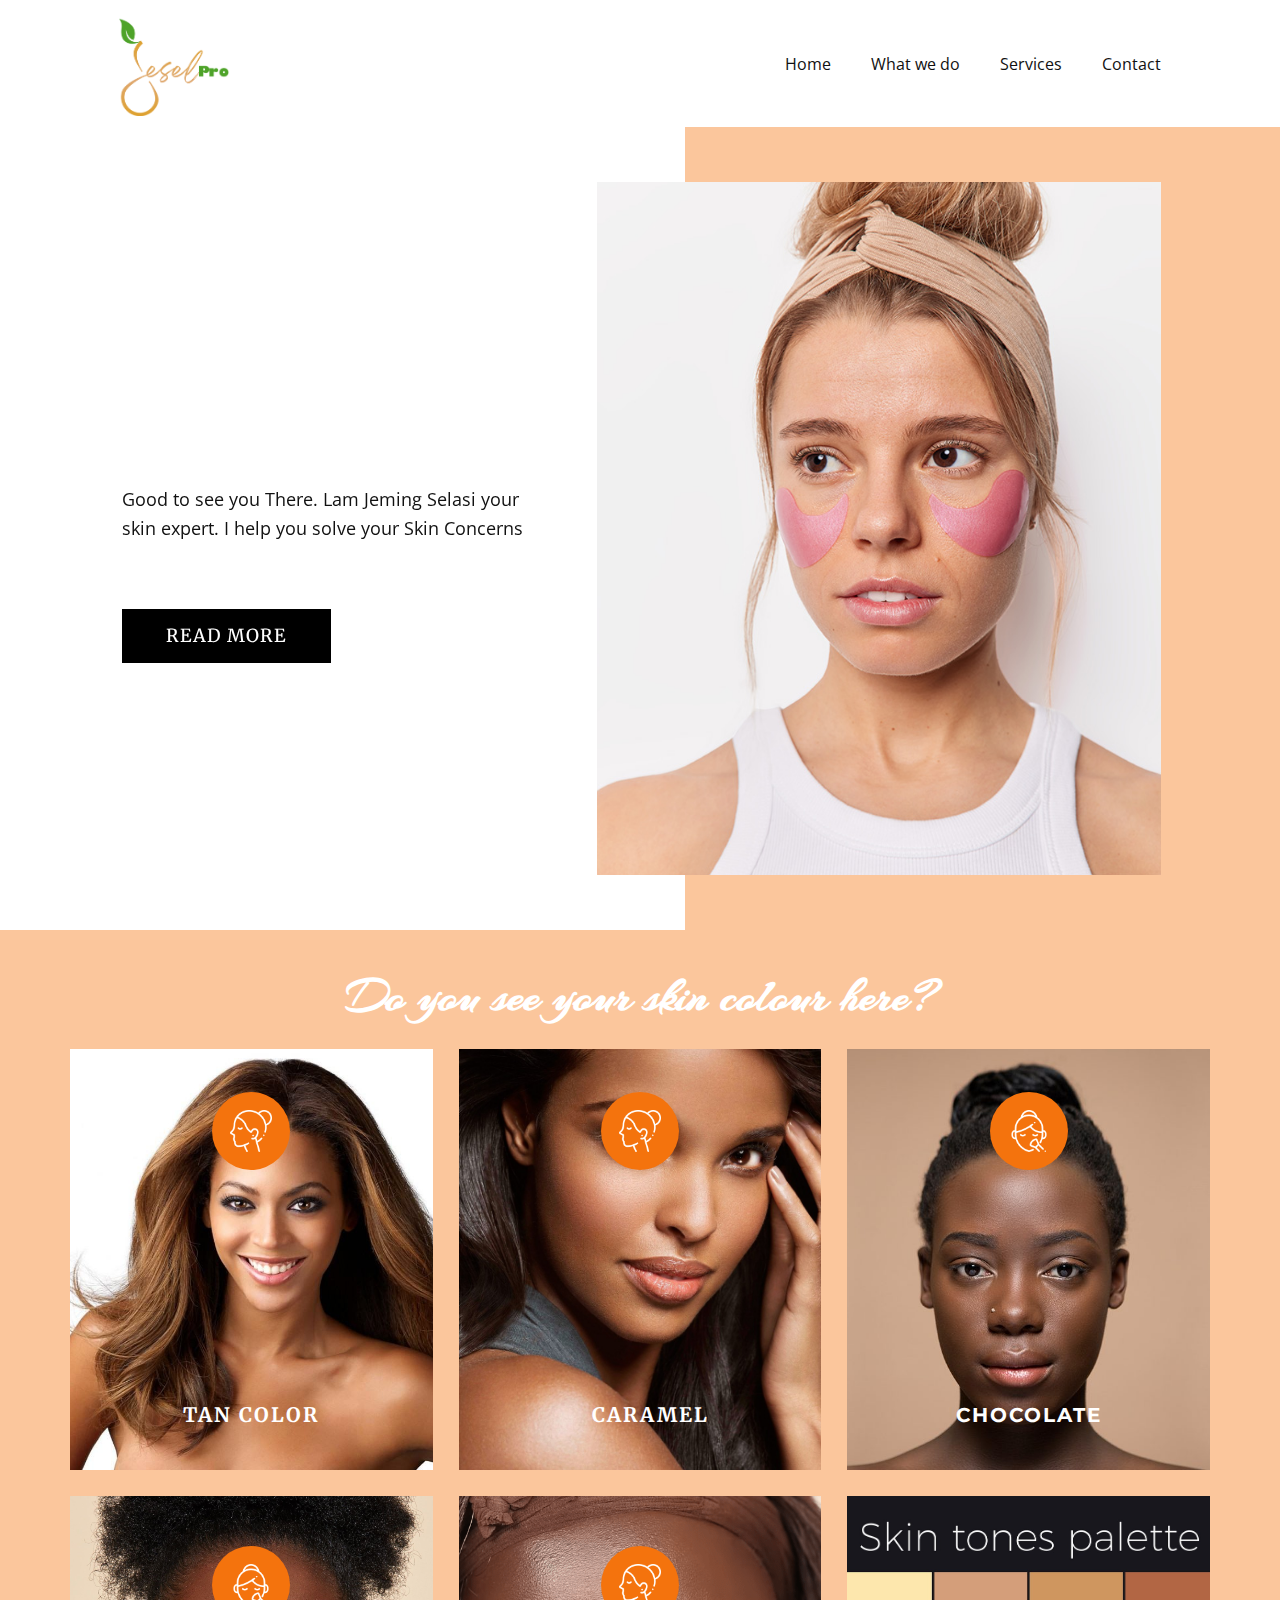
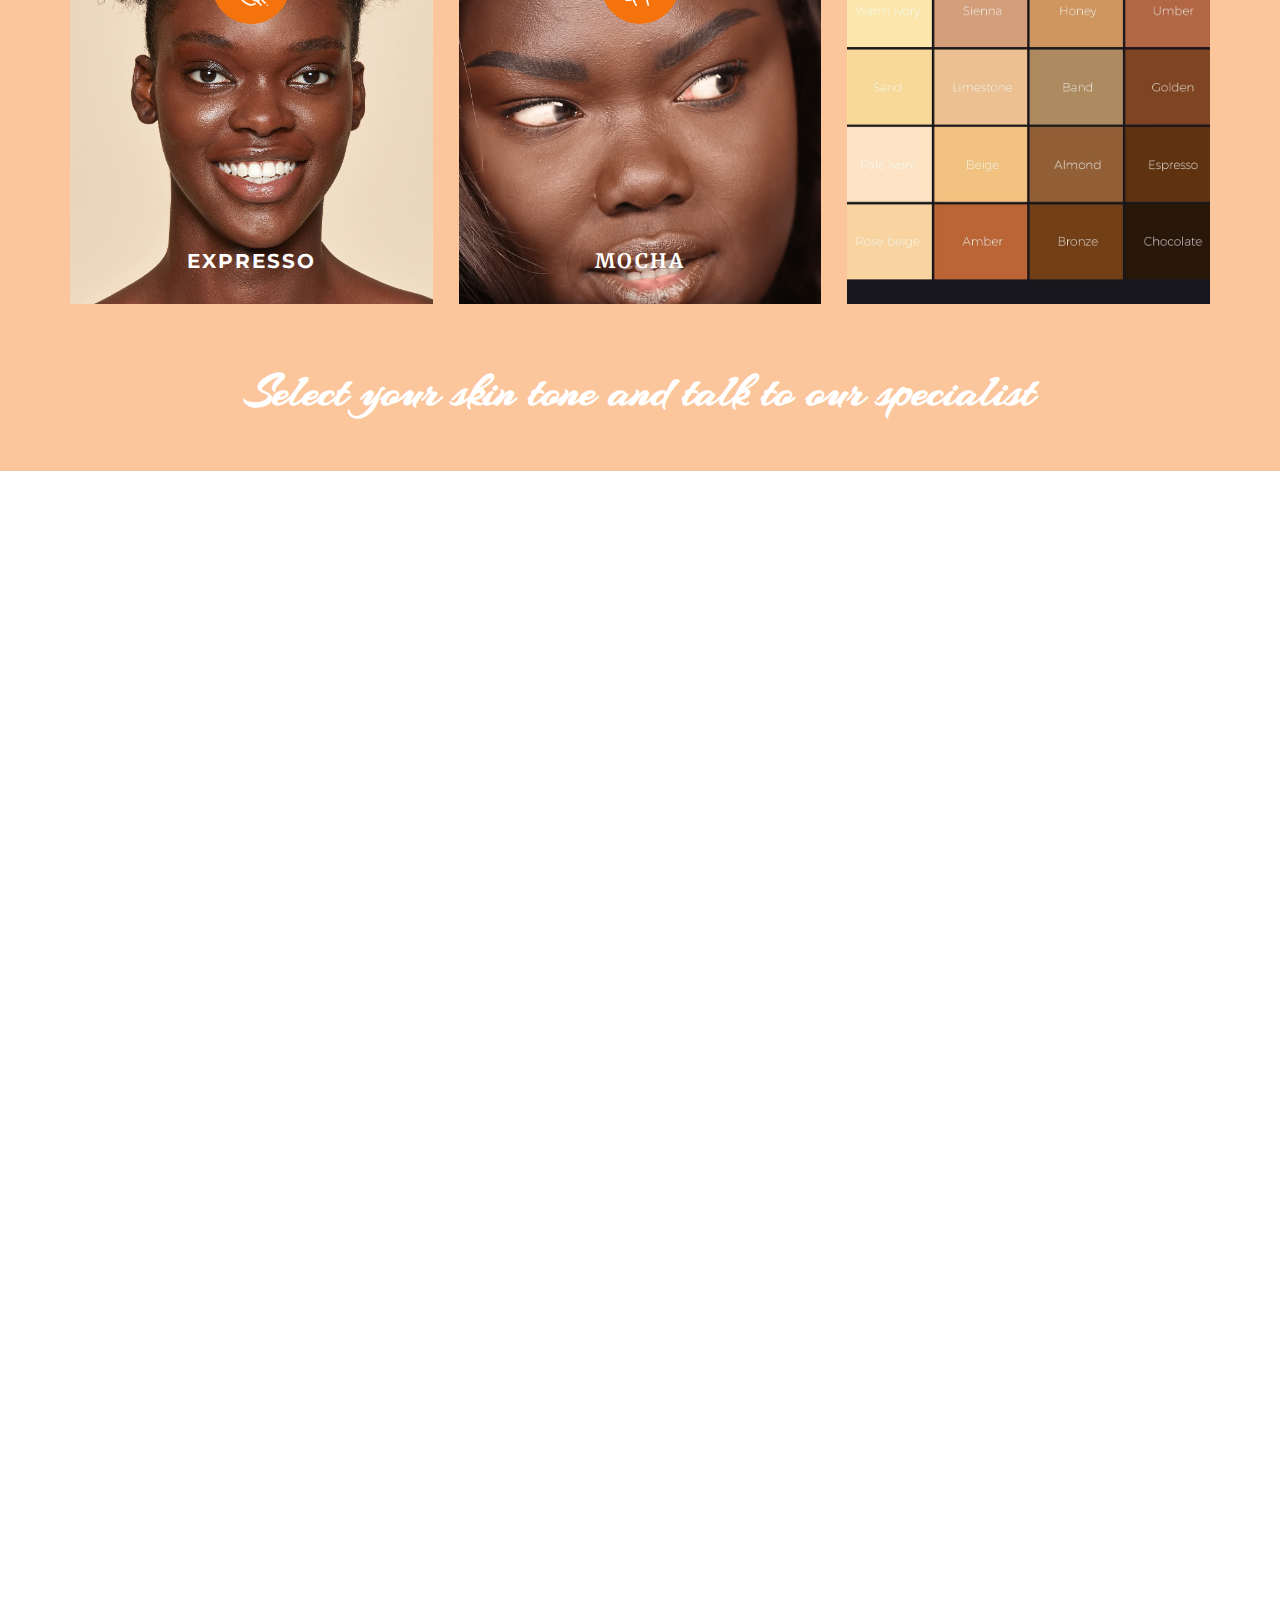
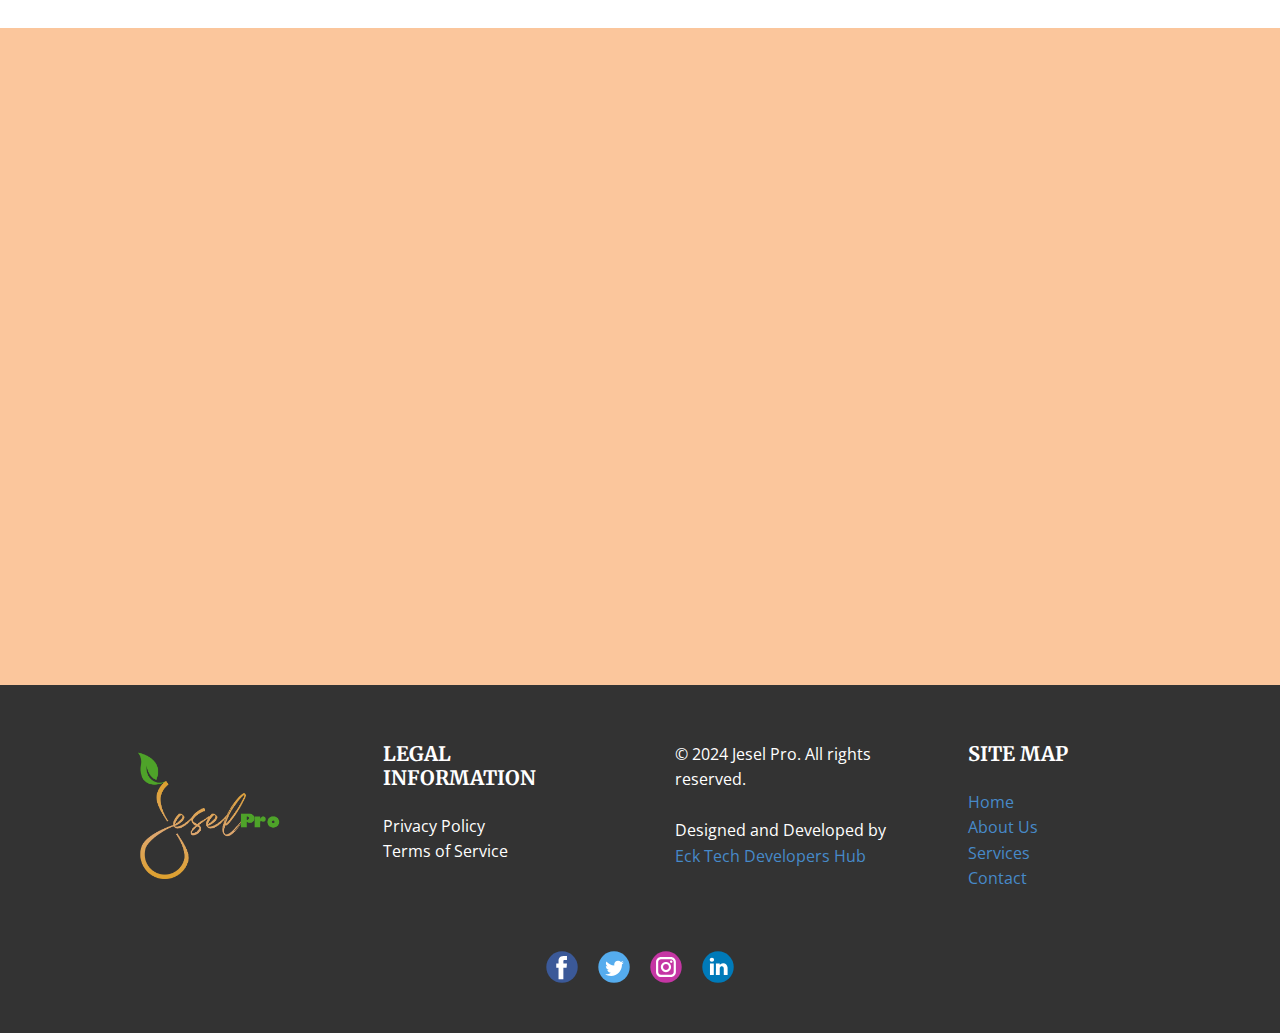
==== index.html @ 5d45fd52 "new website" ====
<!DOCTYPE html>
<html style="font-size: 16px;" lang="en"><head>
    <meta name="viewport" content="width=device-width, initial-scale=1.0">
    <meta charset="utf-8">
    <meta name="keywords" content="​Facial &amp;amp; Skincare Studio in NYC, About Salon, ​Clean Beauty Services, ​Natural fruit face masks, ​Hair and Beauty Services">
    <meta name="description" content="">
    <title>Home</title>
    <link rel="stylesheet" href="jeselpro.css" media="screen">
<link rel="stylesheet" href="Home.css" media="screen">
    <script class="u-script" type="text/javascript" src="jquery.js" defer=""></script>
    <script class="u-script" type="text/javascript" src="jeselpro.js" defer=""></script>
    <meta name="generator" content="jeselpro 6.3.1, jeselpro.com">
    <meta name="referrer" content="origin">
    <link id="u-theme-google-font" rel="stylesheet" href="https://fonts.googleapis.com/css?family=Roboto:100,100i,300,300i,400,400i,500,500i,700,700i,900,900i|Open+Sans:300,300i,400,400i,500,500i,600,600i,700,700i,800,800i">
    <link id="u-page-google-font" rel="stylesheet" href="https://fonts.googleapis.com/css?family=Merriweather:300,300i,400,400i,700,700i,900,900i|Montserrat:100,100i,200,200i,300,300i,400,400i,500,500i,600,600i,700,700i,800,800i,900,900i|Arizonia:400">
    
    <script type="application/ld+json">{
		"@context": "http://schema.org",
		"@type": "Organization",
		"name": "",
		"logo": "images/Logo.png",
		"sameAs": []
}</script>
    <meta name="theme-color" content="#478ac9">
    <meta property="og:title" content="Home">
    <meta property="og:type" content="website">
  <meta data-intl-tel-input-cdn-path="intlTelInput/"></head>
  <body data-home-page="Home.html" data-home-page-title="Home" data-path-to-root="./" data-include-products="false" class="u-body u-xl-mode" data-lang="en" data-lang-en="{&quot;head-title&quot;:&quot;&quot;,&quot;head-keywords&quot;:&quot;​Facial &amp; Skincare Studio&quot;,&quot;head-description&quot;:&quot;&quot;}"><header class="u-clearfix u-header u-header" id="sec-383c"><div class="u-clearfix u-sheet u-sheet-1">
        <a href="https://jeselpro.com" class="u-image u-logo u-image-1" data-image-width="2261" data-image-height="1942">
          <img src="images/Logo.png" class="u-logo-image u-logo-image-1">
        </a>
        <nav class="u-menu u-menu-one-level u-offcanvas u-menu-1">
          <div class="menu-collapse" style="font-size: 1rem; letter-spacing: 0px;">
            <a class="u-button-style u-custom-left-right-menu-spacing u-custom-padding-bottom u-custom-top-bottom-menu-spacing u-nav-link u-text-active-palette-1-base u-text-hover-palette-2-base" href="#">
              <svg class="u-svg-link" viewBox="0 0 24 24"><use xmlns:xlink="http://www.w3.org/1999/xlink" xlink:href="#menu-hamburger"></use></svg>
              <svg class="u-svg-content" version="1.1" id="menu-hamburger" viewBox="0 0 16 16" x="0px" y="0px" xmlns:xlink="http://www.w3.org/1999/xlink" xmlns="http://www.w3.org/2000/svg"><g><rect y="1" width="16" height="2"></rect><rect y="7" width="16" height="2"></rect><rect y="13" width="16" height="2"></rect>
</g></svg>
            </a>
          </div>
          <div class="u-custom-menu u-nav-container">
            <ul class="u-nav u-unstyled u-nav-1"><li class="u-nav-item"><a class="u-button-style u-nav-link u-text-active-palette-3-base u-text-hover-palette-2-base" href="#" style="padding: 10px 20px;">Home</a>
</li><li class="u-nav-item"><a class="u-button-style u-nav-link u-text-active-palette-3-base u-text-hover-palette-2-base" href="Home.html#carousel_65eb" style="padding: 10px 20px;">What we do</a>
</li><li class="u-nav-item"><a class="u-button-style u-nav-link u-text-active-palette-3-base u-text-hover-palette-2-base" href="Home.html#carousel_07ec" style="padding: 10px 20px;">Services</a>
</li><li class="u-nav-item"><a class="u-button-style u-nav-link u-text-active-palette-3-base u-text-hover-palette-2-base" href="Home.html#carousel_1417" style="padding: 10px 20px;">Contact</a>
</li></ul>
          </div>
          <div class="u-custom-menu u-nav-container-collapse">
            <div class="u-black u-container-style u-inner-container-layout u-opacity u-opacity-95 u-sidenav">
              <div class="u-inner-container-layout u-sidenav-overflow">
                <div class="u-menu-close"></div>
                <ul class="u-align-center u-nav u-popupmenu-items u-unstyled u-nav-2"><li class="u-nav-item"><a class="u-button-style u-nav-link" href="#">Home</a>
</li><li class="u-nav-item"><a class="u-button-style u-nav-link" href="Home.html#carousel_65eb">What we do</a>
</li><li class="u-nav-item"><a class="u-button-style u-nav-link" href="Home.html#carousel_07ec">Services</a>
</li><li class="u-nav-item"><a class="u-button-style u-nav-link" href="Home.html#carousel_1417">Contact</a>
</li></ul>
              </div>
            </div>
            <div class="u-black u-menu-overlay u-opacity u-opacity-70"></div>
          </div>
        </nav>
      </div></header> 
    <section class="u-clearfix u-white u-section-1" id="sec-8ea1">
      <div class="u-expanded-height u-palette-2-light-2 u-shape u-shape-rectangle u-shape-1" data-animation-name="customAnimationIn" data-animation-duration="1500"></div>
      <div class="data-layout-selected u-clearfix u-layout-wrap u-layout-wrap-1">
        <div class="u-layout">
          <div class="u-layout-row">
            <div class="u-align-left u-container-style u-layout-cell u-left-cell u-size-29-lg u-size-29-xl u-size-60-md u-size-60-sm u-size-60-xs u-white u-layout-cell-1" data-animation-name="customAnimationIn" data-animation-duration="1500" data-animation-delay="500">
              <div class="u-container-layout u-container-layout-1">
                <h1 class="u-text u-text-1" data-animation-name="customAnimationIn" data-animation-duration="1500" data-animation-delay="750"> Welcome Bestie,</h1>
                <p class="u-text u-text-2"> Good to see you
There. Lam Jeming
Selasi your skin expert. I help
you solve
your Skin Concerns</p>
                <a href="Home.html#carousel_07ec" class="u-active-palette-2-base u-black u-border-none u-btn u-button-style u-hover-palette-2-base u-btn-1" target="_blank">read more</a>
              </div>
            </div>
            <div class="u-container-style u-image u-layout-cell u-right-cell u-size-31-lg u-size-31-xl u-size-60-md u-size-60-sm u-size-60-xs u-image-1" data-image-width="700" data-image-height="1049" data-animation-name="customAnimationIn" data-animation-duration="1500" data-animation-direction="">
              <div class="u-container-layout u-container-layout-2"></div>
            </div>
          </div>
        </div>
      </div>
    </section>
    <section class="u-clearfix u-palette-2-light-2 u-section-2" id="carousel_475f">
      <div class="u-clearfix u-sheet u-sheet-1">
        <h1 class="u-text u-text-body-alt-color u-text-default u-text-1"> Do you see your skin&nbsp;colour here?</h1>
        <div class="data-layout-selected u-clearfix u-expanded-width u-gutter-26 u-layout-wrap u-layout-wrap-1">
          <div class="u-gutter-0 u-layout">
            <div class="u-layout-col">
              <div class="u-size-30">
                <div class="u-layout-row">
                  <div class="u-align-center u-container-style u-image u-layout-cell u-radius u-size-20 u-image-1" data-image-width="1024" data-image-height="768">
                    <div class="u-container-layout u-container-layout-1"><span class="u-file-icon u-icon u-icon-circle u-palette-2-base u-text-white u-icon-1" data-animation-name="" data-animation-duration="0" data-animation-delay="0" data-animation-direction=""><img src="images/2.png" alt=""></span>
                      <h5 class="u-text u-text-body-alt-color u-text-2">Tan color</h5>
                    </div>
                  </div>
                  <div class="u-align-center u-container-style u-image u-layout-cell u-radius u-size-20 u-image-2" data-image-width="788" data-image-height="1050">
                    <div class="u-container-layout u-container-layout-2"><span class="u-file-icon u-icon u-icon-circle u-palette-2-base u-text-white u-icon-2" data-animation-name="" data-animation-duration="0" data-animation-delay="0" data-animation-direction=""><img src="images/2278115-6b10849a.png" alt=""></span>
                      <h5 class="u-text u-text-body-alt-color u-text-3">Caramel</h5>
                    </div>
                  </div>
                  <div class="u-align-center u-container-style u-image u-layout-cell u-radius u-size-20 u-image-3" data-image-width="720" data-image-height="640">
                    <div class="u-container-layout u-container-layout-3"><span class="u-file-icon u-icon u-icon-circle u-palette-2-base u-text-white u-icon-3" data-animation-name="" data-animation-duration="0" data-animation-delay="0" data-animation-direction=""><img src="images/1024537-5afabc68.png" alt=""></span>
                      <h5 class="u-custom-font u-font-montserrat u-text u-text-body-alt-color u-text-4">Chocolate</h5>
                    </div>
                  </div>
                </div>
              </div>
              <div class="u-size-30">
                <div class="u-layout-row">
                  <div class="u-align-center u-container-style u-image u-layout-cell u-radius u-size-20 u-image-4" data-image-width="1500" data-image-height="1383">
                    <div class="u-container-layout u-container-layout-4"><span class="u-file-icon u-icon u-icon-circle u-palette-2-base u-text-white u-icon-4" data-animation-name="" data-animation-duration="0" data-animation-delay="0" data-animation-direction=""><img src="images/5.png" alt=""></span>
                      <h5 class="u-custom-font u-font-montserrat u-text u-text-body-alt-color u-text-5">expresso</h5>
                    </div>
                  </div>
                  <div class="u-align-center u-container-style u-image u-layout-cell u-radius u-size-20 u-image-5" data-image-width="911" data-image-height="657">
                    <div class="u-container-layout u-container-layout-5"><span class="u-file-icon u-icon u-icon-circle u-palette-2-base u-text-white u-icon-5" data-animation-name="" data-animation-duration="0" data-animation-delay="0" data-animation-direction=""><img src="images/2.png" alt=""></span>
                      <h5 class="u-text u-text-body-alt-color u-text-6">mocha</h5>
                    </div>
                  </div>
                  <div class="u-align-center u-container-style u-image u-layout-cell u-radius u-size-20 u-image-6" data-image-width="1000" data-image-height="978">
                    <div class="u-container-layout u-container-layout-6"></div>
                  </div>
                </div>
              </div>
            </div>
          </div>
        </div>
        <h1 class="u-text u-text-default u-text-white u-text-7">Select your skin tone and talk to our specialist </h1>
      </div>
    </section>
    <section class="u-align-center u-clearfix u-container-align-center u-white u-section-3" id="carousel_65eb">
      <div class="u-clearfix u-sheet u-sheet-1">
        <img class="u-image u-image-circle u-preserve-proportions u-image-1" src="images/Female_Leader_Head_neu.jpg" alt="" data-image-width="1500" data-image-height="778" data-animation-name="customAnimationIn" data-animation-duration="1500">
        <h6 class="u-align-center u-text u-text-default u-text-1" data-animation-name="customAnimationIn" data-animation-duration="1500" data-animation-delay="500">Mission</h6>
        <h3 class="u-align-center u-text u-text-2" data-animation-name="customAnimationIn" data-animation-duration="1500"> Our mission is to inspire, inform and educate our clients about the healthier alternatives to skin treatment.&nbsp;</h3>
      </div>
    </section>
    <section class="u-align-center u-clearfix u-palette-2-light-2 u-section-4" id="carousel_15c7">
      <div class="u-expanded-width u-shape u-shape-rectangle u-white u-shape-1"></div>
      <div class="u-align-center u-container-style u-group u-group-1" data-animation-name="customAnimationIn" data-animation-duration="1500" data-animation-delay="500">
        <div class="u-container-layout u-container-layout-1">
          <h2 class="u-text u-text-1">About jesel pro</h2>
          <p class="u-text u-text-2"> Led by our expert, Lam Jeming, we offer personalized solutions to address your unique skin concerns. With years of experience and a passion for skincare, Lam is committed to guiding you on your journey to beautiful, glowing skin. At Jesel, we believe that everyone deserves to feel confident in their skin, and we're here to make that a reality for you. Get to know our team and discover how we can transform your skincare routine.</p>
          <img class="u-image u-image-default u-image-1" alt="" data-image-width="1600" data-image-height="1200" src="images/gabrielle-union-1600-x-1200-wallpaper-ab1kgiyqs43l4yb5.jpg">
        </div>
      </div>
    </section>
    <section class="u-clearfix u-white u-section-5" id="carousel_a76f">
      <div class="custom-expanded u-container-align-left u-container-style u-group u-palette-2-light-2 u-shape-rectangle u-group-1" data-animation-name="customAnimationIn" data-animation-duration="1500" data-animation-delay="750">
        <div class="u-container-layout u-container-layout-1">
          <h2 class="u-align-left u-text u-text-1"> Ongoing Support at&nbsp; Jesel pro</h2>
          <p class="u-align-left u-text u-text-2"> At Jesel, we're committed to your skincare journey every step of the way. Our team provides ongoing support and guidance to ensure your skin remains healthy and vibrant long-term.</p>
        </div>
      </div>
      <div class="custom-expanded u-container-style u-group u-palette-2-light-2 u-shape-rectangle u-group-2">
        <div class="u-container-layout u-container-layout-2">
          <div class="u-clearfix u-group-elements u-group-elements-1">
            <div class="u-shape u-shape-svg u-text-palette-2-light-2 u-shape-1" data-animation-name="customAnimationIn" data-animation-duration="1500" data-animation-delay="750">
              <svg class="u-svg-link" preserveAspectRatio="none" viewBox="0 0 160 160" style=""><use xmlns:xlink="http://www.w3.org/1999/xlink" xlink:href="#svg-a104"></use></svg>
              <svg xmlns="http://www.w3.org/2000/svg" xmlns:xlink="http://www.w3.org/1999/xlink" version="1.1" xml:space="preserve" class="u-svg-content" viewBox="0 0 160 160" x="0px" y="0px" id="svg-a104" style="enable-background:new 0 0 160 160;"><path d="M80,30c27.6,0,50,22.4,50,50s-22.4,50-50,50s-50-22.4-50-50S52.4,30,80,30 M80,0C35.8,0,0,35.8,0,80s35.8,80,80,80
	s80-35.8,80-80S124.2,0,80,0L80,0z"></path></svg>
            </div>
            <div class="u-shape u-shape-svg u-text-white u-shape-2" data-animation-name="customAnimationIn" data-animation-duration="1500" data-animation-delay="750">
              <svg class="u-svg-link" preserveAspectRatio="none" viewBox="0 0 160 160" style=""><use xmlns:xlink="http://www.w3.org/1999/xlink" xlink:href="#svg-e669"></use></svg>
              <svg xmlns="http://www.w3.org/2000/svg" xmlns:xlink="http://www.w3.org/1999/xlink" version="1.1" xml:space="preserve" class="u-svg-content" viewBox="0 0 160 160" x="0px" y="0px" id="svg-e669" style="enable-background:new 0 0 160 160;"><path d="M80,30c27.6,0,50,22.4,50,50s-22.4,50-50,50s-50-22.4-50-50S52.4,30,80,30 M80,0C35.8,0,0,35.8,0,80s35.8,80,80,80
	s80-35.8,80-80S124.2,0,80,0L80,0z"></path></svg>
            </div>
            <div class="custom-expanded u-image u-image-circle u-preserve-proportions u-image-1" data-image-width="2800" data-image-height="1867" data-animation-name="customAnimationIn" data-animation-duration="1500" data-animation-delay="250"></div>
            <div class="u-palette-2-light-2 u-shape u-shape-circle u-shape-3" data-animation-name="customAnimationIn" data-animation-duration="1500" data-animation-delay="0"></div>
            <div alt="" class="u-align-left u-border-12 u-border-white u-image u-image-circle u-image-2" data-image-width="2048" data-image-height="1152" data-animation-name="customAnimationIn" data-animation-duration="1500" data-animation-delay="500"></div>
            <div alt="" class="u-align-left u-border-12 u-border-white u-image u-image-circle u-image-3" data-image-width="1800" data-image-height="1200" data-animation-name="customAnimationIn" data-animation-duration="1500" data-animation-delay="500"></div>
          </div>
        </div>
      </div>
    </section>
    <section class="u-align-center u-clearfix u-container-align-center u-white u-section-6" id="carousel_07ec">
      <div class="u-clearfix u-sheet u-sheet-1">
        <h2 class="u-align-center u-text u-text-default u-text-1" data-animation-name="customAnimationIn" data-animation-duration="1500" data-animation-delay="0"> our Services</h2>
        <p class="u-align-center u-text u-text-2" data-animation-name="customAnimationIn" data-animation-duration="1500" data-animation-delay="250"> Discover Our Skin Care Services</p>
        <div class="data-layout-selected u-clearfix u-expanded-width u-gutter-0 u-layout-wrap u-layout-wrap-1">
          <div class="u-gutter-0 u-layout">
            <div class="u-layout-col">
              <div class="u-size-30">
                <div class="u-layout-row">
                  <div class="u-align-center-xl u-container-style u-layout-cell u-size-20 u-layout-cell-1">
                    <div class="u-container-layout u-valign-middle-md u-valign-middle-sm u-valign-middle-xl u-valign-middle-xs u-container-layout-1">
                      <div class="u-image u-image-circle u-image-1" data-image-width="564" data-image-height="480" data-animation-name="customAnimationIn" data-animation-duration="1500" data-animation-delay="250"></div>
                    </div>
                  </div>
                  <div class="u-align-center u-container-align-center u-container-style u-layout-cell u-palette-2-light-2 u-size-20 u-layout-cell-2" data-animation-name="customAnimationIn" data-animation-duration="1500" data-animation-delay="500">
                    <div class="u-container-layout u-container-layout-2">
                      <h3 class="u-align-center u-text u-text-default u-text-3"> Personalized Skin Consultations</h3>
                      <p class="u-align-center u-text u-text-palette-5-dark-2 u-text-4"> Schedule a one-on-one consultation with Lam Jeming, our experienced skin expert, to assess your skin concerns and develop a customized treatment plan tailored to your needs.</p>
                    </div>
                  </div>
                  <div class="u-align-center-xl u-container-style u-layout-cell u-size-20 u-layout-cell-3">
                    <div class="u-container-layout u-valign-middle-sm u-valign-middle-xl u-valign-middle-xs u-container-layout-3">
                      <div class="u-image u-image-circle u-image-2" data-image-width="2048" data-image-height="1152" data-animation-name="customAnimationIn" data-animation-duration="1500" data-animation-delay="250"></div>
                    </div>
                  </div>
                </div>
              </div>
              <div class="u-size-30">
                <div class="u-layout-row">
                  <div class="u-align-center u-container-align-center u-container-style u-layout-cell u-palette-2-light-2 u-size-20 u-layout-cell-4" data-animation-name="customAnimationIn" data-animation-duration="1500" data-animation-delay="250">
                    <div class="u-container-layout u-container-layout-4">
                      <h3 class="u-align-center u-text u-text-default u-text-5"> Customized Treatment Plans</h3>
                      <p class="u-align-center u-text u-text-palette-5-dark-2 u-text-6"> From acne to aging, we offer personalized solutions to address a wide range of skin concerns. Our holistic approach considers your unique skin type, lifestyle, and preferences to achieve optimal results.</p>
                    </div>
                  </div>
                  <div class="u-align-center-xl u-container-style u-layout-cell u-size-20 u-layout-cell-5">
                    <div class="u-container-layout u-valign-middle-md u-valign-middle-sm u-valign-middle-xl u-valign-middle-xs u-container-layout-5">
                      <div class="u-image u-image-circle u-image-3" data-image-width="920" data-image-height="920" data-animation-name="customAnimationIn" data-animation-duration="1500" data-animation-delay="500"></div>
                    </div>
                  </div>
                  <div class="u-align-center u-container-align-center u-container-style u-layout-cell u-palette-2-light-2 u-size-20 u-layout-cell-6" data-animation-name="customAnimationIn" data-animation-duration="1500" data-animation-delay="500">
                    <div class="u-container-layout u-container-layout-6">
                      <h3 class="u-align-center u-text u-text-default u-text-7"> Skincare Products</h3>
                      <p class="u-align-center u-text u-text-palette-5-dark-2 u-text-8"> Explore our curated selection of premium skincare products, carefully chosen to nourish and enhance your skin's health. From cleansers to serums, we have everything you need to maintain a glowing complexion at home.</p>
                    </div>
                  </div>
                </div>
              </div>
            </div>
          </div>
        </div>
      </div>
    </section>
    <section class="u-align-center u-clearfix u-palette-2-light-2 u-section-7" id="carousel_1417">
      <div class="u-clearfix u-sheet u-sheet-1">
        <div class="data-layout-selected u-clearfix u-expanded-width u-gutter-0 u-layout-wrap u-layout-wrap-1">
          <div class="u-layout">
            <div class="u-layout-row">
              <div class="u-align-center u-container-align-center u-container-style u-layout-cell u-shape-rectangle u-size-33-lg u-size-33-xl u-size-60-md u-size-60-sm u-size-60-xs u-layout-cell-1" data-animation-name="customAnimationIn" data-animation-duration="1500" data-animation-delay="750">
                <div class="u-container-layout u-valign-middle u-container-layout-1"><span class="u-align-center u-icon u-icon-circle u-white u-icon-1"><svg class="u-svg-link" preserveAspectRatio="xMidYMin slice" viewBox="0 0 60 60" style=""><use xmlns:xlink="http://www.w3.org/1999/xlink" xlink:href="#svg-f2b5"></use></svg><svg class="u-svg-content" viewBox="0 0 60 60" x="0px" y="0px" id="svg-f2b5" style="enable-background:new 0 0 60 60;"><g><path d="M42.595,0H17.405C14.977,0,13,1.977,13,4.405v51.189C13,58.023,14.977,60,17.405,60h25.189C45.023,60,47,58.023,47,55.595
		V4.405C47,1.977,45.023,0,42.595,0z M15,8h30v38H15V8z M17.405,2h25.189C43.921,2,45,3.079,45,4.405V6H15V4.405
		C15,3.079,16.079,2,17.405,2z M42.595,58H17.405C16.079,58,15,56.921,15,55.595V48h30v7.595C45,56.921,43.921,58,42.595,58z"></path><path d="M30,49c-2.206,0-4,1.794-4,4s1.794,4,4,4s4-1.794,4-4S32.206,49,30,49z M30,55c-1.103,0-2-0.897-2-2s0.897-2,2-2
		s2,0.897,2,2S31.103,55,30,55z"></path><path d="M26,5h4c0.553,0,1-0.447,1-1s-0.447-1-1-1h-4c-0.553,0-1,0.447-1,1S25.447,5,26,5z"></path><path d="M33,5h1c0.553,0,1-0.447,1-1s-0.447-1-1-1h-1c-0.553,0-1,0.447-1,1S32.447,5,33,5z"></path><path d="M56.612,4.569c-0.391-0.391-1.023-0.391-1.414,0s-0.391,1.023,0,1.414c3.736,3.736,3.736,9.815,0,13.552
		c-0.391,0.391-0.391,1.023,0,1.414c0.195,0.195,0.451,0.293,0.707,0.293s0.512-0.098,0.707-0.293
		C61.128,16.434,61.128,9.085,56.612,4.569z"></path><path d="M52.401,6.845c-0.391-0.391-1.023-0.391-1.414,0s-0.391,1.023,0,1.414c1.237,1.237,1.918,2.885,1.918,4.639
		s-0.681,3.401-1.918,4.638c-0.391,0.391-0.391,1.023,0,1.414c0.195,0.195,0.451,0.293,0.707,0.293s0.512-0.098,0.707-0.293
		c1.615-1.614,2.504-3.764,2.504-6.052S54.017,8.459,52.401,6.845z"></path><path d="M4.802,5.983c0.391-0.391,0.391-1.023,0-1.414s-1.023-0.391-1.414,0c-4.516,4.516-4.516,11.864,0,16.38
		c0.195,0.195,0.451,0.293,0.707,0.293s0.512-0.098,0.707-0.293c0.391-0.391,0.391-1.023,0-1.414
		C1.065,15.799,1.065,9.72,4.802,5.983z"></path><path d="M9.013,6.569c-0.391-0.391-1.023-0.391-1.414,0c-1.615,1.614-2.504,3.764-2.504,6.052s0.889,4.438,2.504,6.053
		c0.195,0.195,0.451,0.293,0.707,0.293s0.512-0.098,0.707-0.293c0.391-0.391,0.391-1.023,0-1.414
		c-1.237-1.237-1.918-2.885-1.918-4.639S7.775,9.22,9.013,7.983C9.403,7.593,9.403,6.96,9.013,6.569z"></path>
</g></svg></span>
                  <p class="u-align-center u-custom-font u-font-montserrat u-text u-text-1">
                    <a href="tel:026 848 4881" class="u-active-none u-border-none u-btn u-button-link u-button-style u-hover-none u-none u-text-active-palette-2-base u-text-body-color u-text-hover-palette-2-base u-btn-1">026 848 4881</a>
                    <br>
                    <a href="tel:055 487 3753" class="u-active-none u-border-none u-btn u-button-link u-button-style u-hover-none u-none u-text-active-palette-2-base u-text-body-color u-text-hover-palette-2-base u-btn-2">055 487 3753</a>
                  </p>
                </div>
              </div>
              <div class="u-align-center-md u-align-center-sm u-align-center-xs u-align-left-lg u-align-left-xl u-container-style u-layout-cell u-shape-rectangle u-size-27-lg u-size-27-xl u-size-60-md u-size-60-sm u-size-60-xs u-white u-layout-cell-2" data-animation-name="customAnimationIn" data-animation-duration="1500" data-animation-delay="250" data-animation-direction="">
                <div class="u-container-layout u-valign-middle-lg u-valign-middle-sm u-valign-middle-xl u-valign-middle-xs u-container-layout-2">
                  <h3 class="u-text u-text-default u-text-2">Contact Us</h3>
                  <div class="u-align-center-sm u-align-center-xs u-align-left-lg u-align-left-md u-align-left-xl u-form u-form-1">
                    <form action="https://forms.jeselprosrv.com/v2/form/process" class="u-clearfix u-form-spacing-28 u-form-vertical u-inner-form" style="padding: 0px;" source="email" name="form">
                      <div class="u-form-group u-form-name u-label-top">
                        <label for="name-5a14" class="u-label">Name</label>
                        <input type="text" placeholder="Enter your Name" id="name-5a14" name="name" class="u-border-none u-grey-10 u-input u-input-rectangle u-input-1" required="">
                      </div>
                      <div class="u-form-email u-form-group u-label-top">
                        <label for="email-5a14" class="u-label">Email</label>
                        <input type="email" placeholder="Enter a valid email address" id="email-5a14" name="email" class="u-border-none u-grey-10 u-input u-input-rectangle u-input-2" required="">
                      </div>
                      <div class="u-form-group u-form-message u-label-top">
                        <label for="message-5a14" class="u-label">How can we help?</label>
                        <textarea placeholder="" rows="4" cols="50" id="message-5a14" name="message" class="u-border-none u-grey-10 u-input u-input-rectangle u-input-3" required=""></textarea>
                      </div>
                      <div class="u-align-right u-form-group u-form-submit u-label-top">
                        <a href="#" class="u-active-black u-border-none u-btn u-btn-submit u-button-style u-hover-black u-palette-2-base u-text-active-white u-text-body-alt-color u-text-hover-white u-btn-3">Submit</a>
                        <input type="submit" value="submit" class="u-form-control-hidden">
                      </div>
                      <div class="u-form-send-message u-form-send-success"> Thank you! Your message has been sent. </div>
                      <div class="u-form-send-error u-form-send-message"> Unable to send your message. Please fix errors then try again. </div>
                      <input type="hidden" value="" name="recaptchaResponse">
                      <input type="hidden" name="formServices" value="e635a490-d138-c0a3-b6bf-5c18bcb83d1b">
                    </form>
                  </div>
                </div>
              </div>
            </div>
          </div>
        </div>
      </div>
      
    </section>
    
    
    
    <footer class="u-align-center-sm u-align-center-xs u-clearfix u-footer u-grey-80" id="sec-d0a0"><div class="u-clearfix u-sheet u-sheet-1">
        <div class="data-layout-selected u-clearfix u-expanded-width u-gutter-30 u-layout-wrap u-layout-wrap-1">
          <div class="u-gutter-0 u-layout">
            <div class="u-layout-row">
              <div class="u-align-left u-container-style u-layout-cell u-left-cell u-size-15 u-layout-cell-1">
                <div class="u-container-layout u-valign-top u-container-layout-1">
                  <a href="https://jeselpro.com" class="u-image u-logo u-image-1" data-image-width="2261" data-image-height="1942">
                    <img src="images/Logo.png" class="u-logo-image u-logo-image-1">
                  </a>
                </div>
              </div>
              <div class="u-align-left u-container-style u-layout-cell u-size-15 u-layout-cell-2">
                <div class="u-container-layout u-valign-top u-container-layout-2"><!--position-->
                  <div data-position="" class="u-position"><!--block-->
                    <div class="u-block">
                      <div class="u-block-container u-clearfix"><!--block_header-->
                        <h5 class="u-block-header u-text"><!--block_header_content--> Legal Information<br>
                          <br><!--/block_header_content-->
                        </h5><!--/block_header--><!--block_content-->
                        <div class="u-block-content u-text"><!--block_content_content--> Privacy Policy<br>Terms of Service<!--/block_content_content-->
                        </div><!--/block_content-->
                      </div>
                    </div><!--/block-->
                  </div><!--/position-->
                </div>
              </div>
              <div class="u-align-left u-container-style u-layout-cell u-size-15 u-layout-cell-3">
                <div class="u-container-layout u-container-layout-3"><!--position-->
                  <div data-position="" class="u-position u-position-2"><!--block-->
                    <div class="u-block">
                      <div class="u-block-container u-clearfix"><!--block_header-->
                        <h5 class="u-block-header u-text"><!--block_header_content--><!--/block_header_content--></h5><!--/block_header--><!--block_content-->
                        <div class="u-block-content u-text"><!--block_content_content--> © 2024 Jesel Pro. All rights reserved.<br>
                          <br>Designed and Developed by <a href="https://ecktech24/Services.html" class="u-active-none u-border-none u-btn u-button-link u-button-style u-hover-none u-none u-text-palette-1-base u-btn-1">Eck Tech Developers Hub</a>
                          <br><!--/block_content_content-->
                        </div><!--/block_content-->
                      </div>
                    </div><!--/block-->
                  </div><!--/position-->
                </div>
              </div>
              <div class="u-align-left u-container-style u-layout-cell u-right-cell u-size-15 u-layout-cell-4">
                <div class="u-container-layout u-valign-top u-container-layout-4"><!--position-->
                  <div data-position="" class="u-position"><!--block-->
                    <div class="u-block">
                      <div class="u-block-container u-clearfix"><!--block_header-->
                        <h5 class="u-block-header u-text"><!--block_header_content--> Site map<br>
                          <br><!--/block_header_content-->
                        </h5><!--/block_header--><!--block_content-->
                        <div class="u-block-content u-text"><!--block_content_content-->
                          <a href="Home.html" class="u-active-none u-border-none u-btn u-button-link u-button-style u-hover-none u-none u-text-palette-1-base u-btn-2">Home</a>
                          <br>
                          <a href="Home.html#carousel_475f" class="u-active-none u-border-none u-btn u-button-link u-button-style u-hover-none u-none u-text-palette-1-base u-btn-3">About Us</a>
                          <br>
                          <a href="Home.html#carousel_07ec" class="u-active-none u-border-none u-btn u-button-link u-button-style u-hover-none u-none u-text-palette-1-base u-btn-4">Services</a>
                          <br>
                          <a href="tel:0268484881" class="u-active-none u-border-none u-btn u-button-link u-button-style u-hover-none u-none u-text-palette-1-base u-btn-5">Contact</a><!--/block_content_content-->
                        </div><!--/block_content-->
                      </div>
                    </div><!--/block-->
                  </div><!--/position-->
                </div>
              </div>
            </div>
          </div>
        </div>
        <div class="u-social-icons u-spacing-20 u-social-icons-1">
          <a class="u-social-url" title="facebook" target="_blank" href=""><span class="u-icon u-social-facebook u-social-icon u-icon-1"><svg class="u-svg-link" preserveAspectRatio="xMidYMin slice" viewBox="0 0 112 112" style=""><use xmlns:xlink="http://www.w3.org/1999/xlink" xlink:href="#svg-a708"></use></svg><svg class="u-svg-content" viewBox="0 0 112 112" x="0" y="0" id="svg-a708"><circle fill="currentColor" cx="56.1" cy="56.1" r="55"></circle><path fill="#FFFFFF" d="M73.5,31.6h-9.1c-1.4,0-3.6,0.8-3.6,3.9v8.5h12.6L72,58.3H60.8v40.8H43.9V58.3h-8V43.9h8v-9.2
      c0-6.7,3.1-17,17-17h12.5v13.9H73.5z"></path></svg></span>
          </a>
          <a class="u-social-url" title="twitter" target="_blank" href=""><span class="u-icon u-social-icon u-social-twitter u-icon-2"><svg class="u-svg-link" preserveAspectRatio="xMidYMin slice" viewBox="0 0 112 112" style=""><use xmlns:xlink="http://www.w3.org/1999/xlink" xlink:href="#svg-ca38"></use></svg><svg class="u-svg-content" viewBox="0 0 112 112" x="0" y="0" id="svg-ca38"><circle fill="currentColor" class="st0" cx="56.1" cy="56.1" r="55"></circle><path fill="#FFFFFF" d="M83.8,47.3c0,0.6,0,1.2,0,1.7c0,17.7-13.5,38.2-38.2,38.2C38,87.2,31,85,25,81.2c1,0.1,2.1,0.2,3.2,0.2
      c6.3,0,12.1-2.1,16.7-5.7c-5.9-0.1-10.8-4-12.5-9.3c0.8,0.2,1.7,0.2,2.5,0.2c1.2,0,2.4-0.2,3.5-0.5c-6.1-1.2-10.8-6.7-10.8-13.1
      c0-0.1,0-0.1,0-0.2c1.8,1,3.9,1.6,6.1,1.7c-3.6-2.4-6-6.5-6-11.2c0-2.5,0.7-4.8,1.8-6.7c6.6,8.1,16.5,13.5,27.6,14
      c-0.2-1-0.3-2-0.3-3.1c0-7.4,6-13.4,13.4-13.4c3.9,0,7.3,1.6,9.8,4.2c3.1-0.6,5.9-1.7,8.5-3.3c-1,3.1-3.1,5.8-5.9,7.4
      c2.7-0.3,5.3-1,7.7-2.1C88.7,43,86.4,45.4,83.8,47.3z"></path></svg></span>
          </a>
          <a class="u-social-url" title="instagram" target="_blank" href=""><span class="u-icon u-social-icon u-social-instagram u-icon-3"><svg class="u-svg-link" preserveAspectRatio="xMidYMin slice" viewBox="0 0 112 112" style=""><use xmlns:xlink="http://www.w3.org/1999/xlink" xlink:href="#svg-5b26"></use></svg><svg class="u-svg-content" viewBox="0 0 112 112" x="0" y="0" id="svg-5b26"><circle fill="currentColor" cx="56.1" cy="56.1" r="55"></circle><path fill="#FFFFFF" d="M55.9,38.2c-9.9,0-17.9,8-17.9,17.9C38,66,46,74,55.9,74c9.9,0,17.9-8,17.9-17.9C73.8,46.2,65.8,38.2,55.9,38.2
      z M55.9,66.4c-5.7,0-10.3-4.6-10.3-10.3c-0.1-5.7,4.6-10.3,10.3-10.3c5.7,0,10.3,4.6,10.3,10.3C66.2,61.8,61.6,66.4,55.9,66.4z"></path><path fill="#FFFFFF" d="M74.3,33.5c-2.3,0-4.2,1.9-4.2,4.2s1.9,4.2,4.2,4.2s4.2-1.9,4.2-4.2S76.6,33.5,74.3,33.5z"></path><path fill="#FFFFFF" d="M73.1,21.3H38.6c-9.7,0-17.5,7.9-17.5,17.5v34.5c0,9.7,7.9,17.6,17.5,17.6h34.5c9.7,0,17.5-7.9,17.5-17.5V38.8
      C90.6,29.1,82.7,21.3,73.1,21.3z M83,73.3c0,5.5-4.5,9.9-9.9,9.9H38.6c-5.5,0-9.9-4.5-9.9-9.9V38.8c0-5.5,4.5-9.9,9.9-9.9h34.5
      c5.5,0,9.9,4.5,9.9,9.9V73.3z"></path></svg></span>
          </a>
          <a class="u-social-url" title="linkedin" target="_blank" href=""><span class="u-icon u-social-icon u-social-linkedin u-icon-4"><svg class="u-svg-link" preserveAspectRatio="xMidYMin slice" viewBox="0 0 112 112" style=""><use xmlns:xlink="http://www.w3.org/1999/xlink" xlink:href="#svg-5ca7"></use></svg><svg class="u-svg-content" viewBox="0 0 112 112" x="0" y="0" id="svg-5ca7"><circle fill="currentColor" cx="56.1" cy="56.1" r="55"></circle><path fill="#FFFFFF" d="M41.3,83.7H27.9V43.4h13.4V83.7z M34.6,37.9L34.6,37.9c-4.6,0-7.5-3.1-7.5-7c0-4,3-7,7.6-7s7.4,3,7.5,7
      C42.2,34.8,39.2,37.9,34.6,37.9z M89.6,83.7H76.2V62.2c0-5.4-1.9-9.1-6.8-9.1c-3.7,0-5.9,2.5-6.9,4.9c-0.4,0.9-0.4,2.1-0.4,3.3v22.5
      H48.7c0,0,0.2-36.5,0-40.3h13.4v5.7c1.8-2.7,5-6.7,12.1-6.7c8.8,0,15.4,5.8,15.4,18.1V83.7z"></path></svg></span>
          </a>
        </div>
      </div></footer>
    
  
</body></html>
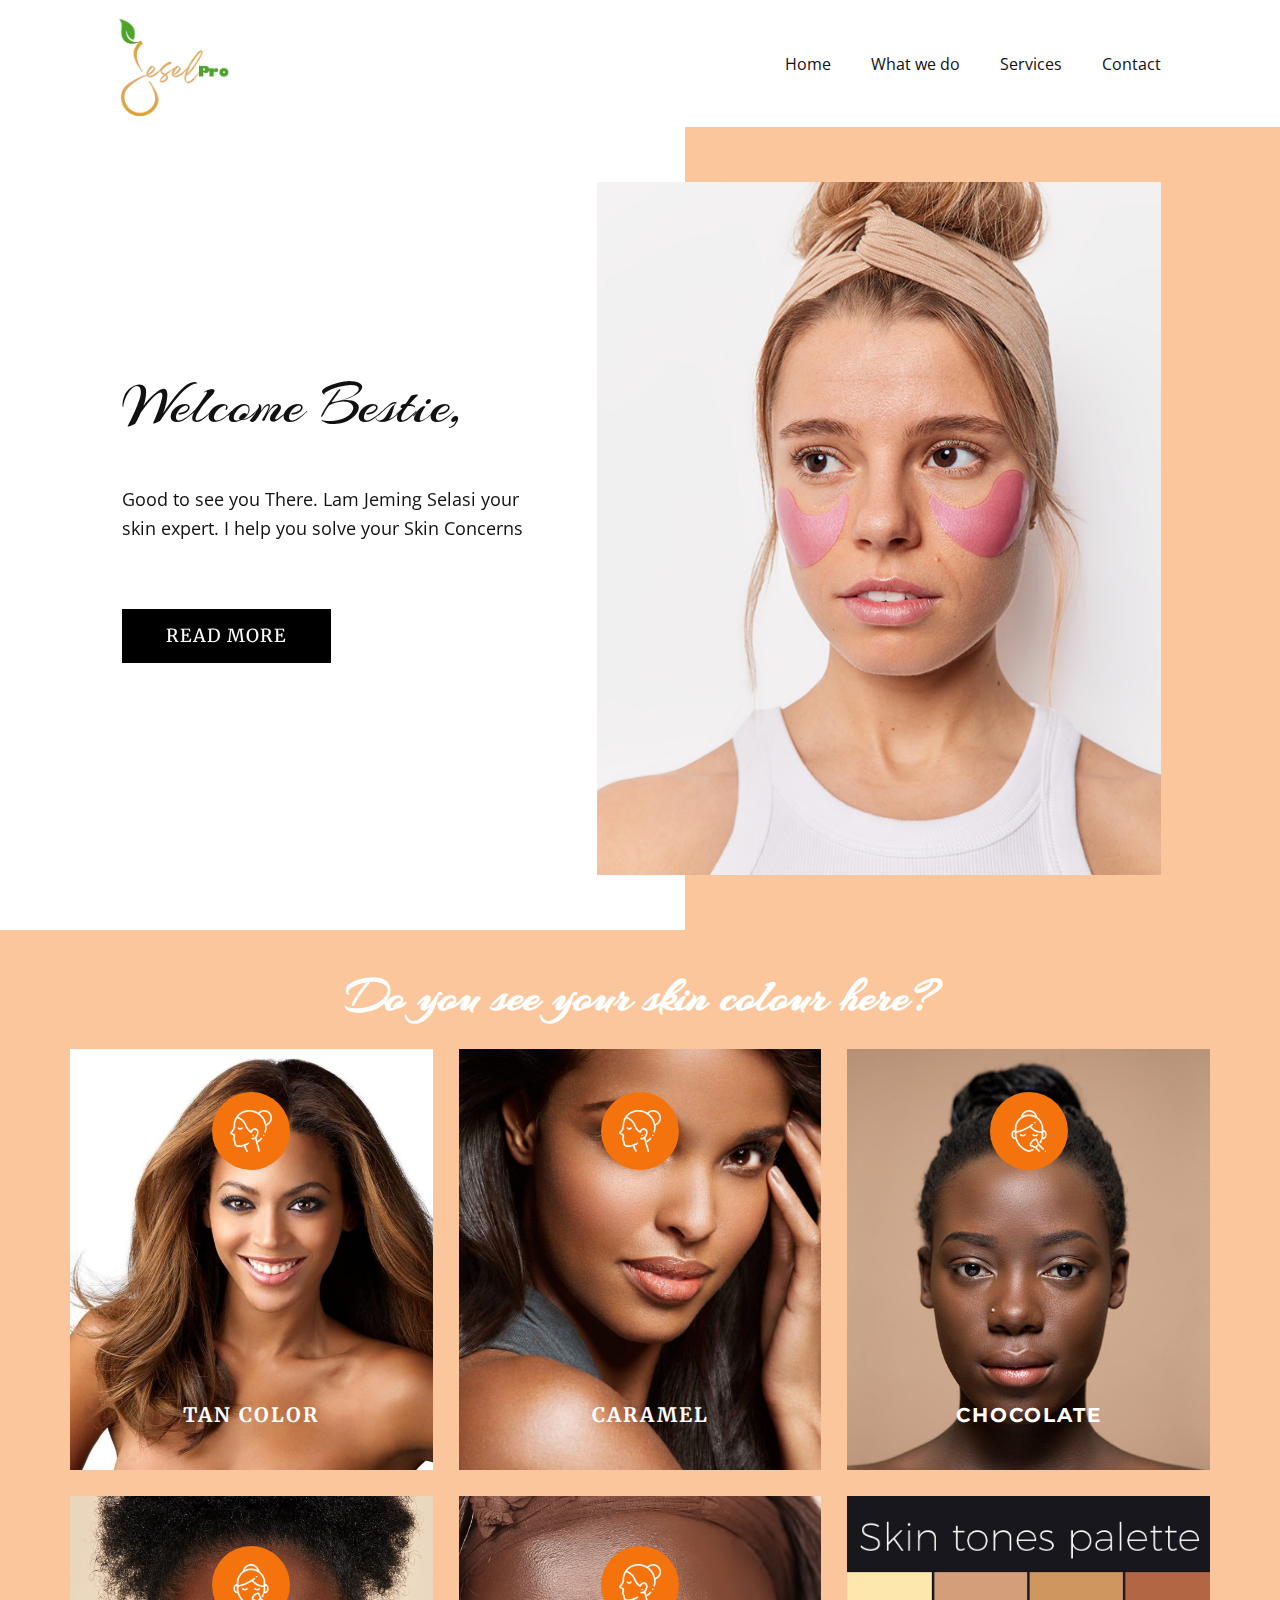
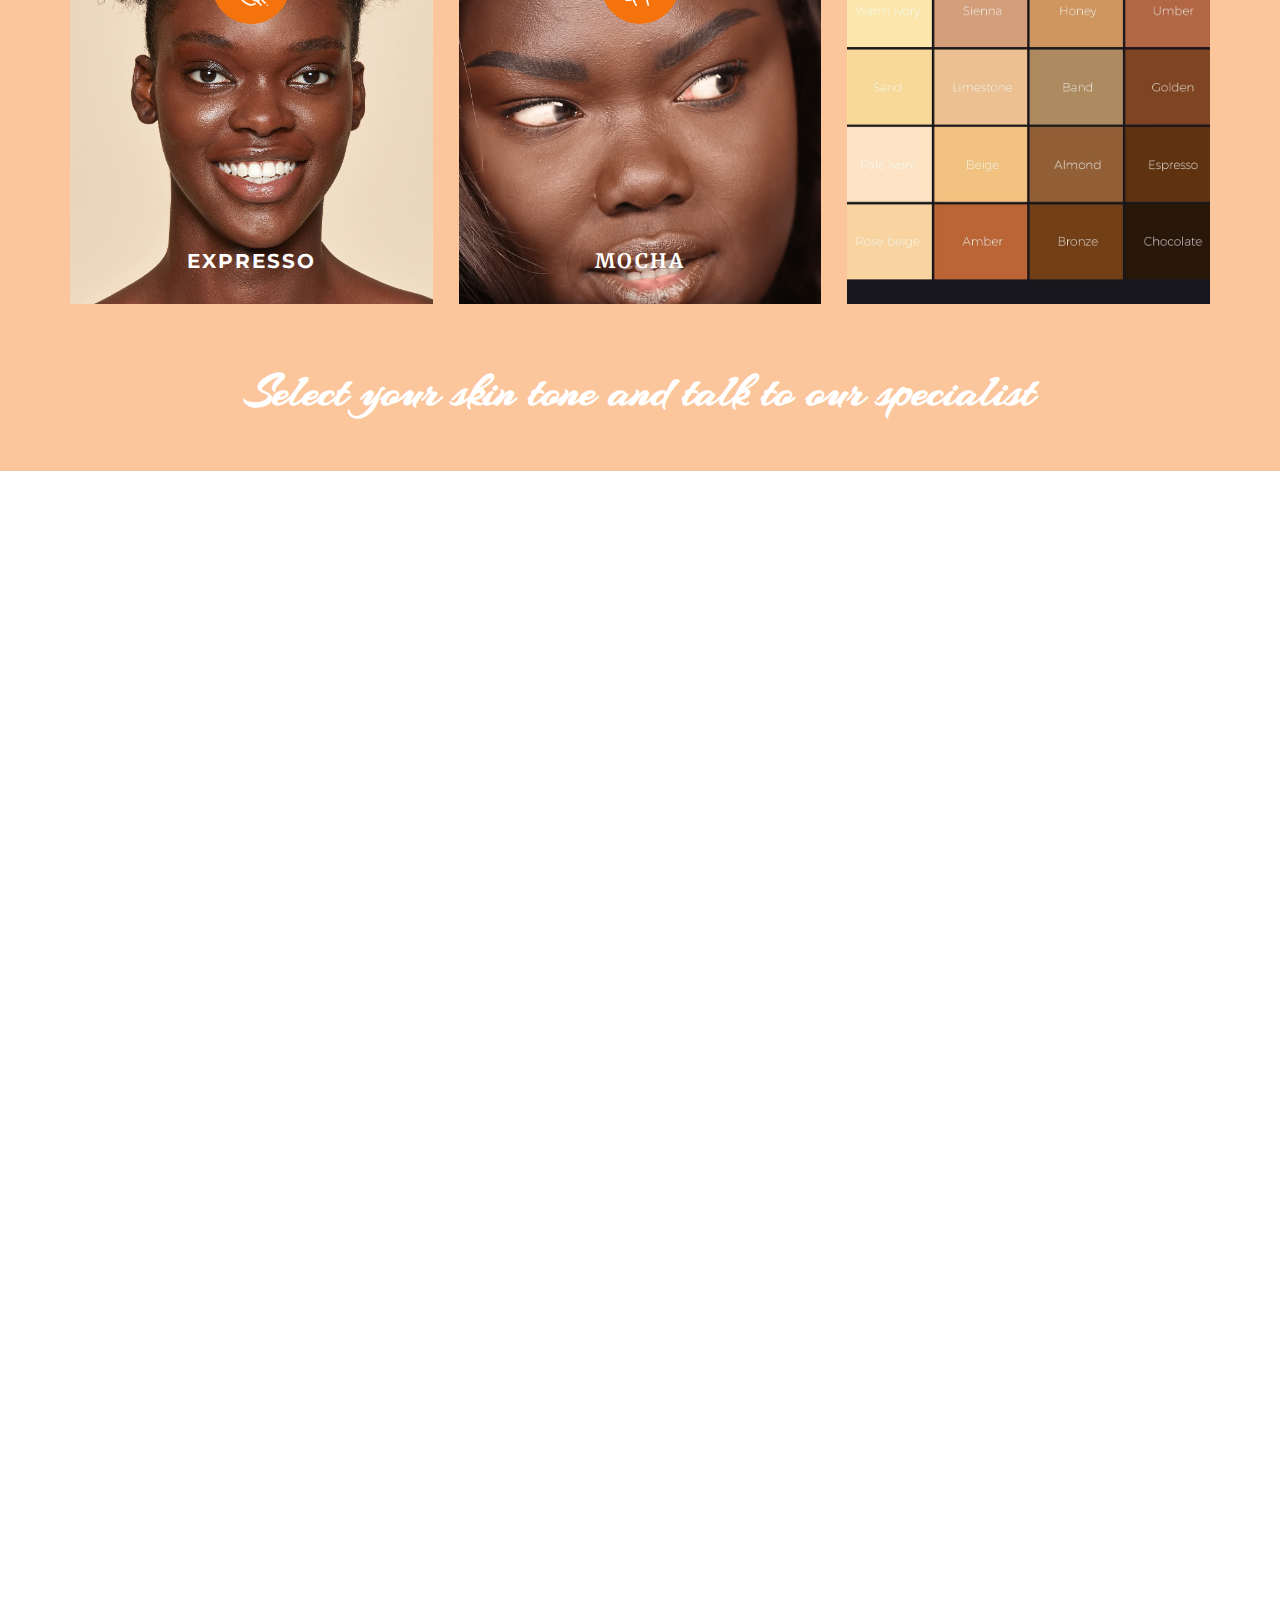
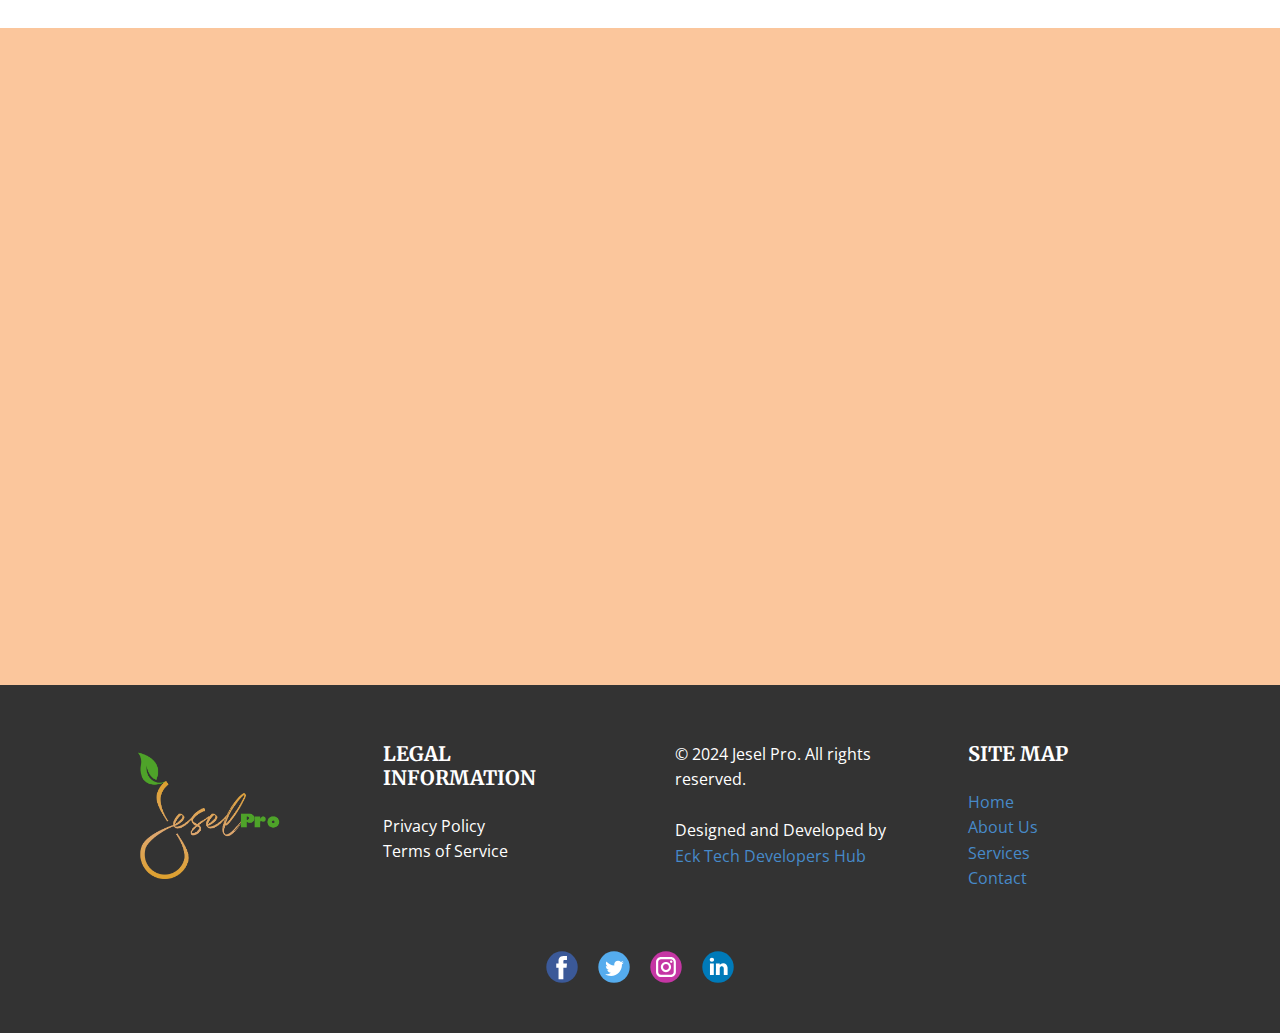
==== commit 8d3643a8: "Update index.html" ====
--- a/index.html
+++ b/index.html
@@ -59,6 +59,19 @@
           </div>
         </nav>
       </div></header> 
+	  <!--Start of Tawk.to Script-->
+    <script type="text/javascript">
+  var Tawk_API=Tawk_API||{}, Tawk_LoadStart=new Date();
+  (function(){
+  var s1=document.createElement("script"),s0=document.getElementsByTagName("script")[0];
+  s1.async=true;
+  s1.src='https://embed.tawk.to/65fe930fa0c6737bd123dde9/1hpl6stvl';
+  s1.charset='UTF-8';
+  s1.setAttribute('crossorigin','*');
+  s0.parentNode.insertBefore(s1,s0);
+  })();
+  </script>
+  <!--End of Tawk.to Script-->
     <section class="u-clearfix u-white u-section-1" id="sec-8ea1">
       <div class="u-expanded-height u-palette-2-light-2 u-shape u-shape-rectangle u-shape-1" data-animation-name="customAnimationIn" data-animation-duration="1500"></div>
       <div class="data-layout-selected u-clearfix u-layout-wrap u-layout-wrap-1">
@@ -381,4 +394,4 @@
       </div></footer>
     
   
-</body></html>+</body></html>
